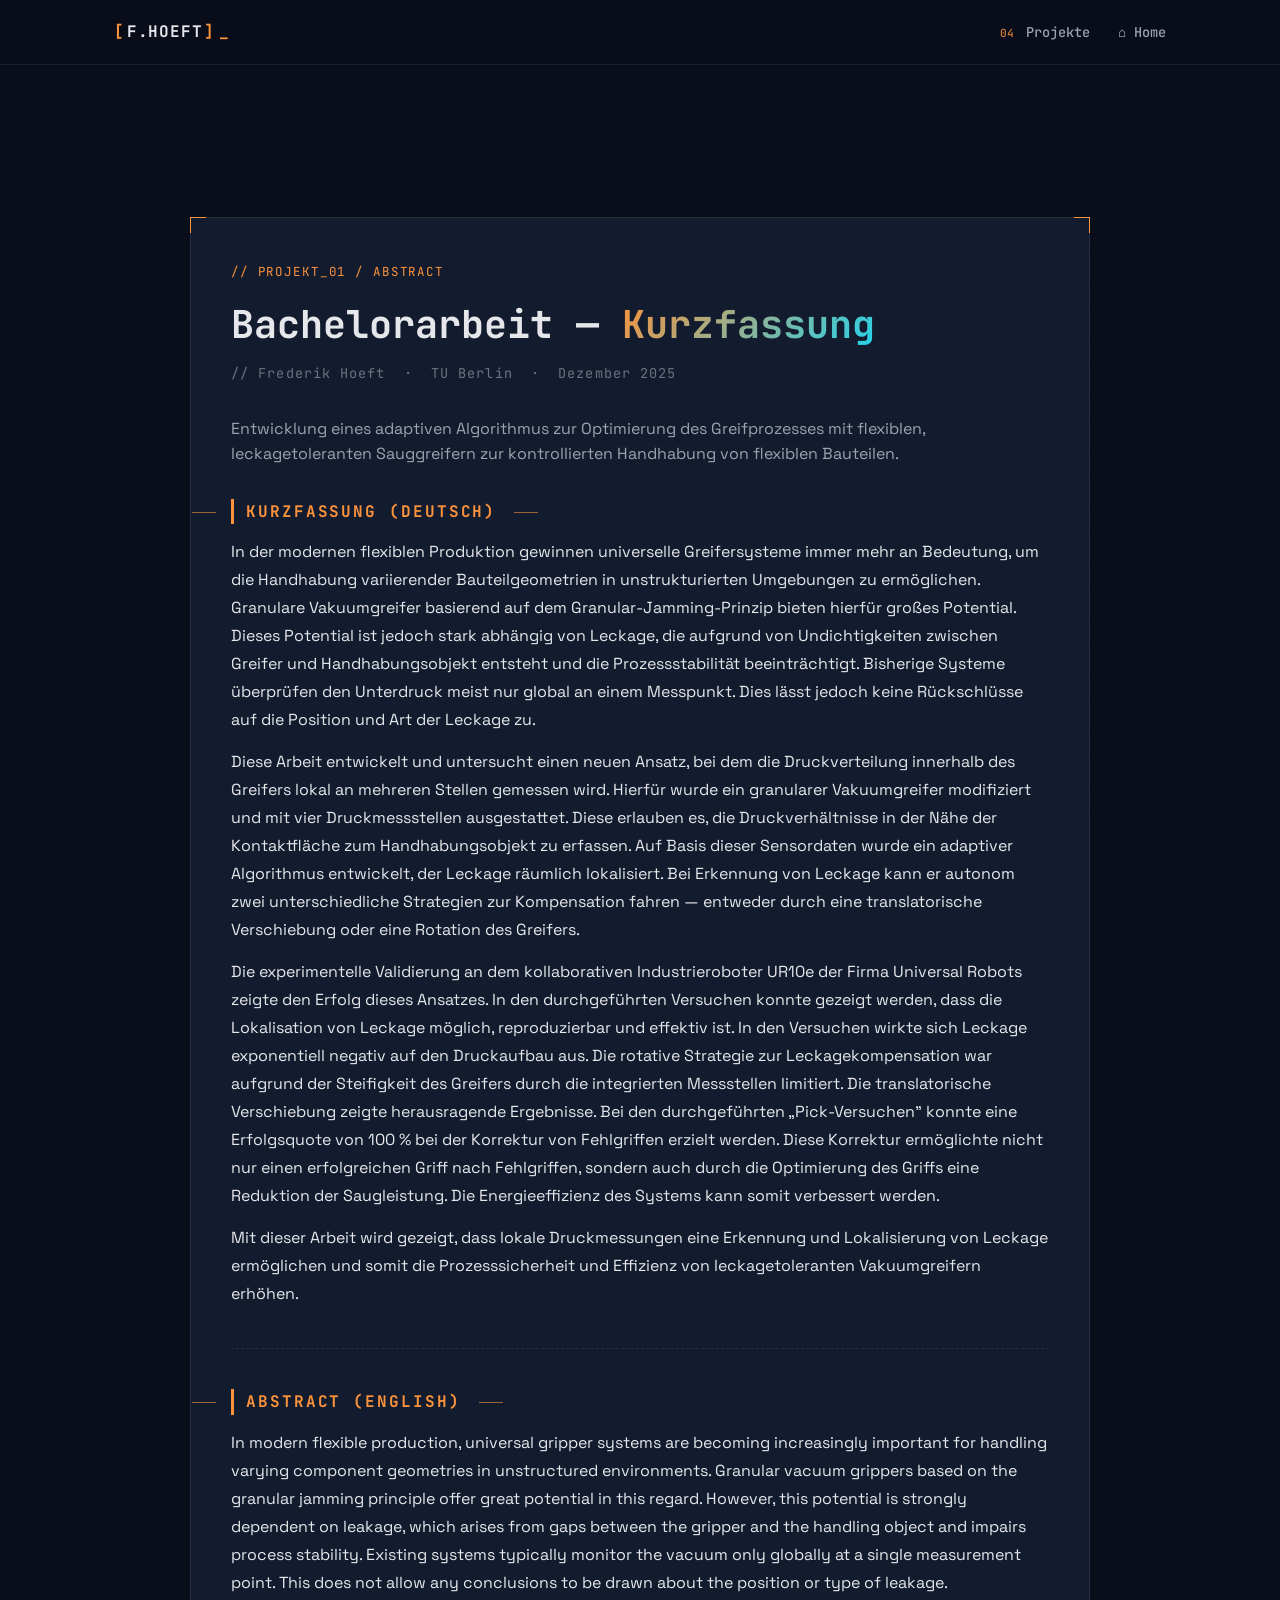
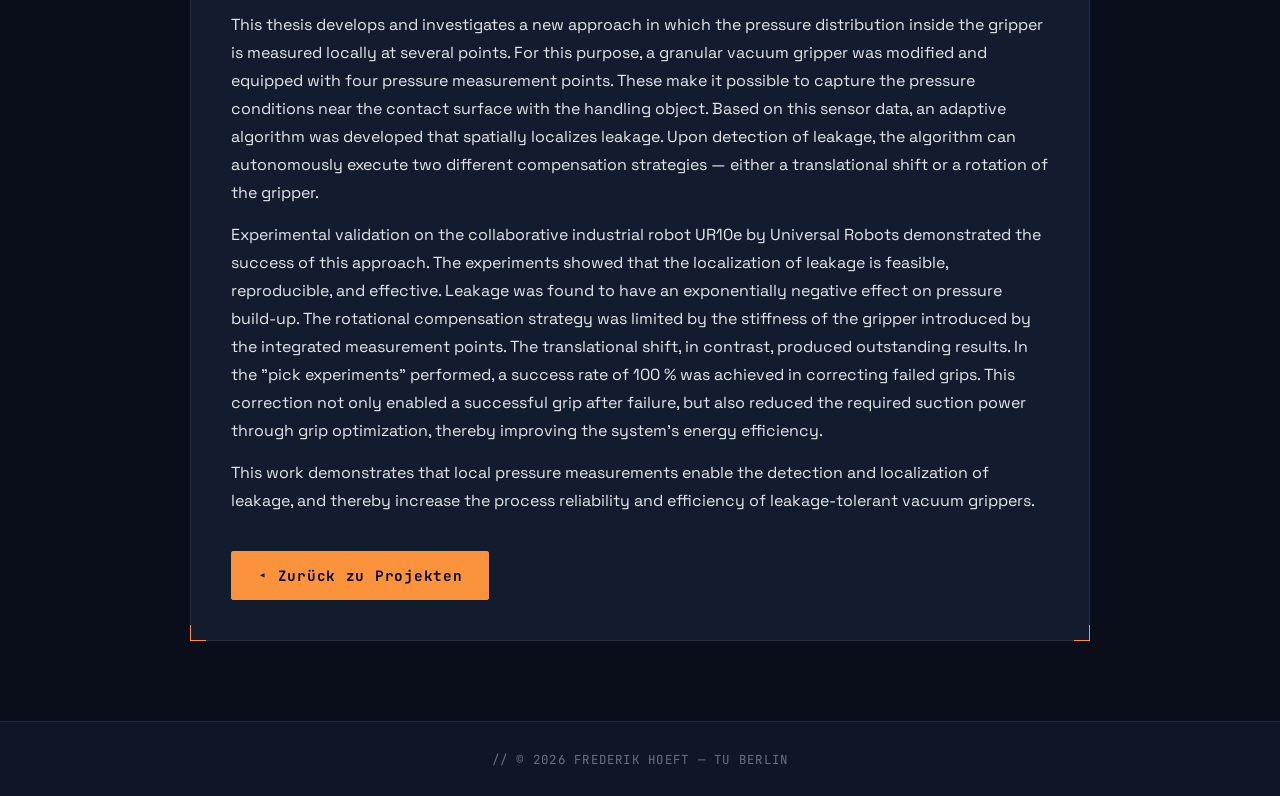
==== abstract.html @ 0ab99a9d "Rechtschreibung" ====
<!DOCTYPE html>
<html lang="de">
<head>
    <meta charset="UTF-8">
    <meta name="viewport" content="width=device-width, initial-scale=1.0">
    <title>Bachelorarbeit — Kurzfassung | Frederik Hoeft</title>

    <link rel="icon" href="assets/Website-Bild.jfif" type="image/jpeg">

    <link rel="preconnect" href="https://fonts.googleapis.com">
    <link rel="preconnect" href="https://fonts.gstatic.com" crossorigin>
    <link href="https://fonts.googleapis.com/css2?family=JetBrains+Mono:wght@400;500;700&family=Space+Grotesk:wght@400;500;600;700&display=swap" rel="stylesheet">

    <link rel="stylesheet" href="style.css">
    <link rel="stylesheet" href="https://cdnjs.cloudflare.com/ajax/libs/font-awesome/6.0.0/css/all.min.css">

    <style>
        .abstract-page {
            padding: 120px 0 80px;
            min-height: 100vh;
        }
        .abstract-page .project-full {
            margin-top: 32px;
        }
        .abstract-page h1 {
            font-family: var(--mono);
            font-size: clamp(1.6rem, 3.2vw, 2.4rem);
            color: var(--text);
            margin-bottom: 8px;
        }
        .abstract-page h1 .highlight {
            color: var(--primary);
        }
        .abstract-page .meta-line {
            font-family: var(--mono);
            color: var(--text-faint);
            font-size: 0.85rem;
            letter-spacing: 0.08em;
            margin-bottom: 32px;
        }
        .abstract-page .lang-block {
            margin-top: 32px;
        }
        .abstract-page .lang-block h2 {
            font-family: var(--mono);
            font-size: 1rem;
            color: var(--primary);
            letter-spacing: 0.12em;
            text-transform: uppercase;
            margin-bottom: 14px;
            border-left: 3px solid var(--primary);
            padding-left: 12px;
        }
        .abstract-page .lang-block p {
            margin-bottom: 14px;
            color: var(--text);
            line-height: 1.75;
        }
        .abstract-page .back-row {
            display: flex;
            gap: 12px;
            flex-wrap: wrap;
            margin-top: 36px;
        }
        .abstract-page .divider-mini {
            margin: 40px 0;
            border: 0;
            border-top: 1px dashed var(--line);
        }
    </style>
</head>
<body>

    <div class="grid-bg" aria-hidden="true"></div>
    <div class="scan-line" aria-hidden="true"></div>

    <nav class="navbar">
        <div class="container">
            <a href="index.html" class="logo">
                <span class="logo-bracket">[</span>
                <span class="logo-text">F.HOEFT</span>
                <span class="logo-bracket">]</span>
                <span class="logo-cursor">_</span>
            </a>
            <ul class="nav-links">
                <li><a href="index.html#projects"><span class="nav-num">04</span> Projekte</a></li>
                <li><a href="index.html">⌂ Home</a></li>
            </ul>
        </div>
    </nav>

    <main class="abstract-page">
        <div class="container">

            <div class="project-full">
                <div class="project-corner tl"></div>
                <div class="project-corner tr"></div>
                <div class="project-corner bl"></div>
                <div class="project-corner br"></div>

                <span class="project-tag">// PROJEKT_01 / ABSTRACT</span>
                <h1>Bachelorarbeit — <span class="highlight">Kurzfassung</span></h1>
                <p class="meta-line">// Frederik Hoeft &nbsp;·&nbsp; TU Berlin &nbsp;·&nbsp; Dezember 2025</p>

                <h3 class="project-subtitle">Entwicklung eines adaptiven Algorithmus zur Optimierung des Greifprozesses mit flexiblen, leckagetoleranten Sauggreifern zur kontrollierten Handhabung von flexiblen Bauteilen.</h3>

                <div class="lang-block">
                    <h2>Kurzfassung (Deutsch)</h2>
                    <p>In der modernen flexiblen Produktion gewinnen universelle Greifersysteme immer mehr an Bedeutung, um die Handhabung variierender Bauteilgeometrien in unstrukturierten Umgebungen zu ermöglichen. Granulare Vakuumgreifer basierend auf dem Granular-Jamming-Prinzip bieten hierfür großes Potential. Dieses Potential ist jedoch stark abhängig von Leckage, die aufgrund von Undichtigkeiten zwischen Greifer und Handhabungsobjekt entsteht und die Prozessstabilität beeinträchtigt. Bisherige Systeme überprüfen den Unterdruck meist nur global an einem Messpunkt. Dies lässt jedoch keine Rückschlüsse auf die Position und Art der Leckage zu.</p>

                    <p>Diese Arbeit entwickelt und untersucht einen neuen Ansatz, bei dem die Druckverteilung innerhalb des Greifers lokal an mehreren Stellen gemessen wird. Hierfür wurde ein granularer Vakuumgreifer modifiziert und mit vier Druckmessstellen ausgestattet. Diese erlauben es, die Druckverhältnisse in der Nähe der Kontaktfläche zum Handhabungsobjekt zu erfassen. Auf Basis dieser Sensordaten wurde ein adaptiver Algorithmus entwickelt, der Leckage räumlich lokalisiert. Bei Erkennung von Leckage kann er autonom zwei unterschiedliche Strategien zur Kompensation fahren — entweder durch eine translatorische Verschiebung oder eine Rotation des Greifers.</p>

                    <p>Die experimentelle Validierung an dem kollaborativen Industrieroboter UR10e der Firma Universal Robots zeigte den Erfolg dieses Ansatzes. In den durchgeführten Versuchen konnte gezeigt werden, dass die Lokalisation von Leckage möglich, reproduzierbar und effektiv ist. In den Versuchen wirkte sich Leckage exponentiell negativ auf den Druckaufbau aus. Die rotative Strategie zur Leckagekompensation war aufgrund der Steifigkeit des Greifers durch die integrierten Messstellen limitiert. Die translatorische Verschiebung zeigte herausragende Ergebnisse. Bei den durchgeführten „Pick-Versuchen" konnte eine Erfolgsquote von 100&nbsp;% bei der Korrektur von Fehlgriffen erzielt werden. Diese Korrektur ermöglichte nicht nur einen erfolgreichen Griff nach Fehlgriffen, sondern auch durch die Optimierung des Griffs eine Reduktion der Saugleistung. Die Energieeffizienz des Systems kann somit verbessert werden.</p>

                    <p>Mit dieser Arbeit wird gezeigt, dass lokale Druckmessungen eine Erkennung und Lokalisierung von Leckage ermöglichen und somit die Prozesssicherheit und Effizienz von leckagetoleranten Vakuumgreifern erhöhen.</p>
                </div>

                <hr class="divider-mini">

                <div class="lang-block">
                    <h2>Abstract (English)</h2>
                    <p>In modern flexible production, universal gripper systems are becoming increasingly important for handling varying component geometries in unstructured environments. Granular vacuum grippers based on the granular jamming principle offer great potential in this regard. However, this potential is strongly dependent on leakage, which arises from gaps between the gripper and the handling object and impairs process stability. Existing systems typically monitor the vacuum only globally at a single measurement point. This does not allow any conclusions to be drawn about the position or type of leakage.</p>

                    <p>This thesis develops and investigates a new approach in which the pressure distribution inside the gripper is measured locally at several points. For this purpose, a granular vacuum gripper was modified and equipped with four pressure measurement points. These make it possible to capture the pressure conditions near the contact surface with the handling object. Based on this sensor data, an adaptive algorithm was developed that spatially localizes leakage. Upon detection of leakage, the algorithm can autonomously execute two different compensation strategies — either a translational shift or a rotation of the gripper.</p>

                    <p>Experimental validation on the collaborative industrial robot UR10e by Universal Robots demonstrated the success of this approach. The experiments showed that the localization of leakage is feasible, reproducible, and effective. Leakage was found to have an exponentially negative effect on pressure build-up. The rotational compensation strategy was limited by the stiffness of the gripper introduced by the integrated measurement points. The translational shift, in contrast, produced outstanding results. In the "pick experiments" performed, a success rate of 100&nbsp;% was achieved in correcting failed grips. This correction not only enabled a successful grip after failure, but also reduced the required suction power through grip optimization, thereby improving the system's energy efficiency.</p>

                    <p>This work demonstrates that local pressure measurements enable the detection and localization of leakage, and thereby increase the process reliability and efficiency of leakage-tolerant vacuum grippers.</p>
                </div>

                <div class="back-row">
                    <a href="index.html#projects" class="btn"><span class="btn-arrow">◂</span> Zurück zu Projekten</a>
                </div>
            </div>

        </div>
    </main>

    <footer class="site-footer">
        <div class="container">
            <span class="footer-line">// © 2026 FREDERIK HOEFT — TU BERLIN</span>
        </div>
    </footer>

</body>
</html>
---- style.css ----
﻿/* =========================================
   ENGINEERING PORTFOLIO — F.HOEFT
   Aesthetic: technical / blueprint / dark
   ========================================= */

:root {
    --bg: #0a0e1a;
    --bg-2: #0f1626;
    --surface: #131c2e;
    --surface-2: #1a2238;
    --line: rgba(255, 255, 255, 0.08);
    --line-strong: rgba(251, 146, 60, 0.4);
    --primary: #fb923c;        /* CAD / engineering amber */
    --primary-hot: #f97316;
    --primary-glow: rgba(251, 146, 60, 0.18);
    --accent: #22d3ee;         /* technical cyan */
    --text: #e5e7eb;
    --text-muted: #9ca3af;
    --text-faint: #6b7280;
    --danger: #ef4444;
    --mono: 'JetBrains Mono', 'Courier New', monospace;
    --sans: 'Space Grotesk', 'Segoe UI', Tahoma, sans-serif;
}

* {
    margin: 0;
    padding: 0;
    box-sizing: border-box;
}

html {
    scroll-behavior: smooth;
}

body {
    font-family: var(--sans);
    line-height: 1.6;
    color: var(--text);
    background: var(--bg);
    overflow-x: hidden;
    position: relative;
}

/* Subtle dot-grid background */
.grid-bg {
    position: fixed;
    inset: 0;
    z-index: 0;
    pointer-events: none;
    background-image:
        radial-gradient(circle at 1px 1px, rgba(251, 146, 60, 0.07) 1px, transparent 0);
    background-size: 28px 28px;
    mask-image: radial-gradient(ellipse at center, black 0%, transparent 90%);
    -webkit-mask-image: radial-gradient(ellipse at center, black 0%, transparent 90%);
}

/* slow-moving scanline */
.scan-line {
    position: fixed;
    left: 0;
    right: 0;
    height: 1px;
    z-index: 1;
    pointer-events: none;
    background: linear-gradient(90deg, transparent, rgba(251, 146, 60, 0.35), transparent);
    box-shadow: 0 0 12px rgba(251, 146, 60, 0.4);
    animation: scan 12s linear infinite;
    opacity: 0.5;
}

@keyframes scan {
    0% { top: 0; }
    100% { top: 100vh; }
}

.container {
    max-width: 1100px;
    margin: 0 auto;
    padding: 0 24px;
    position: relative;
    z-index: 2;
}

/* =========================================
   NAVBAR
   ========================================= */
.navbar {
    background: rgba(10, 14, 26, 0.85);
    backdrop-filter: blur(12px);
    -webkit-backdrop-filter: blur(12px);
    border-bottom: 1px solid var(--line);
    position: sticky;
    top: 0;
    z-index: 100;
}

.navbar .container {
    display: flex;
    justify-content: space-between;
    align-items: center;
    height: 64px;
}

.logo {
    font-family: var(--mono);
    font-weight: 700;
    font-size: 1rem;
    text-decoration: none;
    color: var(--text);
    letter-spacing: 0.05em;
    display: flex;
    align-items: center;
    gap: 2px;
}

.logo-bracket {
    color: var(--primary);
}

.logo-text {
    color: var(--text);
}

.logo-cursor {
    color: var(--primary);
    animation: blink 1.1s steps(2) infinite;
    margin-left: 2px;
}

@keyframes blink {
    0%, 50% { opacity: 1; }
    51%, 100% { opacity: 0; }
}

.nav-links {
    list-style: none;
    display: flex;
    gap: 28px;
    align-items: center;
}

.nav-links a {
    text-decoration: none;
    color: var(--text-muted);
    font-family: var(--mono);
    font-size: 0.85rem;
    font-weight: 500;
    transition: color 0.25s ease;
    position: relative;
    padding-bottom: 2px;
}

.nav-links a::after {
    content: '';
    position: absolute;
    left: 0;
    bottom: -4px;
    width: 0;
    height: 1px;
    background: var(--primary);
    transition: width 0.3s ease;
}

.nav-links a:hover {
    color: var(--text);
}

.nav-links a:hover::after {
    width: 100%;
}

.nav-num {
    color: var(--primary);
    font-size: 0.7rem;
    margin-right: 4px;
    opacity: 0.85;
}

.lang-btn {
    background: transparent;
    border: 1px solid var(--primary);
    color: var(--primary);
    padding: 6px 12px;
    border-radius: 2px;
    cursor: pointer;
    font-family: var(--mono);
    font-weight: 700;
    font-size: 0.8rem;
    letter-spacing: 0.08em;
    transition: all 0.25s ease;
}

.lang-btn:hover {
    background: var(--primary);
    color: var(--bg);
    box-shadow: 0 0 16px var(--primary-glow);
}

/* =========================================
   HERO
   ========================================= */
.hero {
    min-height: calc(100vh - 64px);
    display: flex;
    align-items: center;
    justify-content: center;
    text-align: left;
    position: relative;
    overflow: hidden;
    background:
        radial-gradient(ellipse at 30% 50%, rgba(251, 146, 60, 0.08), transparent 60%),
        radial-gradient(ellipse at 70% 80%, rgba(34, 211, 238, 0.05), transparent 60%);
    padding: 80px 0;
}

.hero-corner {
    position: absolute;
    width: 32px;
    height: 32px;
    border: 1px solid var(--primary);
    z-index: 2;
}

.hero-corner.top-left { top: 24px; left: 24px; border-right: none; border-bottom: none; }
.hero-corner.top-right { top: 24px; right: 24px; border-left: none; border-bottom: none; }
.hero-corner.bottom-left { bottom: 24px; left: 24px; border-right: none; border-top: none; }
.hero-corner.bottom-right { bottom: 24px; right: 24px; border-left: none; border-top: none; }

.hero-content {
    max-width: 900px;
}

.hero-meta {
    display: flex;
    align-items: center;
    gap: 14px;
    margin-bottom: 28px;
    animation: fadeInDown 0.8s 0.1s both;
}

.hero-meta-line {
    flex: 0 0 60px;
    height: 1px;
    background: var(--primary);
}

.hero-meta-text {
    font-family: var(--mono);
    font-size: 0.8rem;
    color: var(--primary);
    letter-spacing: 0.15em;
}

.hero h1 {
    font-size: clamp(2.4rem, 6vw, 4.5rem);
    line-height: 1.05;
    font-weight: 700;
    margin-bottom: 18px;
    letter-spacing: -0.02em;
    animation: fadeInUp 0.9s 0.2s both;
}

.hero-greeting {
    display: block;
    font-size: 0.5em;
    font-family: var(--mono);
    color: var(--text-muted);
    font-weight: 500;
    margin-bottom: 8px;
    letter-spacing: 0.05em;
}

.highlight {
    background: linear-gradient(135deg, var(--primary), var(--accent));
    -webkit-background-clip: text;
    background-clip: text;
    -webkit-text-fill-color: transparent;
    color: transparent;
    position: relative;
}

.hero-sub {
    font-size: 1.1rem;
    color: var(--text-muted);
    margin-bottom: 32px;
    max-width: 640px;
    animation: fadeInUp 0.9s 0.35s both;
}

.hero-specs {
    display: flex;
    flex-wrap: wrap;
    gap: 18px;
    margin-bottom: 40px;
    animation: fadeInUp 0.9s 0.5s both;
}

.spec {
    display: inline-flex;
    align-items: center;
    gap: 8px;
    font-family: var(--mono);
    font-size: 0.78rem;
    padding: 6px 12px;
    border: 1px solid var(--line);
    background: rgba(255, 255, 255, 0.02);
    border-radius: 2px;
}

.spec-key {
    color: var(--text-faint);
    letter-spacing: 0.1em;
}

.spec-key::after {
    content: ':';
    margin-left: 4px;
    color: var(--primary);
}

.spec-val {
    color: var(--text);
}

.spec-val.pulse {
    color: var(--accent);
    position: relative;
    padding-left: 14px;
}

.spec-val.pulse::before {
    content: '';
    position: absolute;
    left: 0;
    top: 50%;
    transform: translateY(-50%);
    width: 8px;
    height: 8px;
    border-radius: 50%;
    background: var(--accent);
    box-shadow: 0 0 8px var(--accent);
    animation: livePulse 1.6s ease-in-out infinite;
}

@keyframes livePulse {
    0%, 100% { opacity: 1; box-shadow: 0 0 8px var(--accent); }
    50% { opacity: 0.4; box-shadow: 0 0 14px var(--accent); }
}

@keyframes fadeInUp {
    from { opacity: 0; transform: translateY(24px); }
    to { opacity: 1; transform: translateY(0); }
}

@keyframes fadeInDown {
    from { opacity: 0; transform: translateY(-12px); }
    to { opacity: 1; transform: translateY(0); }
}

/* =========================================
   BUTTONS
   ========================================= */
.btn {
    display: inline-flex;
    align-items: center;
    gap: 10px;
    background: var(--primary);
    color: var(--bg);
    padding: 12px 26px;
    border-radius: 2px;
    text-decoration: none;
    font-family: var(--mono);
    font-weight: 700;
    font-size: 0.9rem;
    letter-spacing: 0.05em;
    border: 1px solid var(--primary);
    cursor: pointer;
    transition: all 0.25s ease;
    position: relative;
    overflow: hidden;
}

.btn:hover {
    background: var(--primary-hot);
    box-shadow: 0 0 24px var(--primary-glow);
    transform: translateY(-2px);
}

.btn-arrow {
    display: inline-block;
    transition: transform 0.25s ease;
}

.btn:hover .btn-arrow {
    transform: translateX(3px);
}

.btn-outline {
    background: transparent;
    color: var(--primary);
}

.btn-outline:hover {
    background: var(--primary);
    color: var(--bg);
}

/* =========================================
   SECTION DIVIDERS
   ========================================= */
.section-divider {
    display: flex;
    align-items: center;
    justify-content: center;
    gap: 14px;
    padding: 40px 24px;
    max-width: 1100px;
    margin: 0 auto;
    position: relative;
    z-index: 2;
}

.divider-line {
    flex: 1;
    height: 1px;
    background: linear-gradient(90deg, transparent, var(--line-strong), transparent);
}

.divider-mark {
    color: var(--primary);
    font-size: 0.7rem;
    text-shadow: 0 0 12px var(--primary-glow);
    animation: pulseMark 3s ease-in-out infinite;
}

@keyframes pulseMark {
    0%, 100% { opacity: 0.6; transform: rotate(0deg); }
    50% { opacity: 1; transform: rotate(45deg); }
}

/* =========================================
   SECTIONS
   ========================================= */
.section {
    padding: 80px 0;
    position: relative;
    z-index: 2;
}

.bg-light {
    background: var(--bg-2);
    border-top: 1px solid var(--line);
    border-bottom: 1px solid var(--line);
}

.section-header {
    text-align: center;
    margin-bottom: 50px;
}

.section-num {
    display: block;
    font-family: var(--mono);
    color: var(--primary);
    font-size: 0.85rem;
    letter-spacing: 0.2em;
    margin-bottom: 8px;
}

h2 {
    text-align: center;
    font-size: clamp(1.8rem, 4vw, 2.6rem);
    font-weight: 700;
    letter-spacing: -0.01em;
    color: var(--text);
    position: relative;
    display: inline-block;
}

h2::before,
h2::after {
    content: '';
    position: absolute;
    top: 50%;
    width: 24px;
    height: 1px;
    background: var(--primary);
    opacity: 0.6;
}

h2::before { right: calc(100% + 18px); }
h2::after { left: calc(100% + 18px); }

.about-text {
    max-width: 720px;
    margin: 0 auto;
    text-align: center;
    color: var(--text-muted);
    font-size: 1.05rem;
}

/* =========================================
   REVEAL TRANSITIONS
   ========================================= */
.reveal {
    opacity: 0;
    transform: translateY(48px);
    transition:
        opacity 0.9s cubic-bezier(0.22, 1, 0.36, 1),
        transform 0.9s cubic-bezier(0.22, 1, 0.36, 1);
}

.reveal.is-visible {
    opacity: 1;
    transform: translateY(0);
}

/* Safety net: if JS is disabled or observer fails, show after a beat */
.no-js .reveal,
html.reveal-loaded .reveal {
    opacity: 1;
    transform: translateY(0);
}

/* Section divider scan-in */
.section-divider .divider-line {
    transform: scaleX(0.2);
    transform-origin: center;
    opacity: 0.4;
    transition: transform 1s cubic-bezier(0.22, 1, 0.36, 1), opacity 0.6s ease;
}

.section-divider .divider-mark {
    opacity: 0;
    transform: scale(0.4) rotate(-90deg);
    transition: opacity 0.6s ease 0.4s, transform 0.7s cubic-bezier(0.22, 1, 0.36, 1) 0.3s;
}

.section-divider.is-visible .divider-line {
    transform: scaleX(1);
    opacity: 1;
}

.section-divider.is-visible .divider-mark {
    opacity: 1;
    transform: scale(1) rotate(0deg);
}

.reveal.is-visible .timeline-item,
.reveal.is-visible .project-full,
.reveal.is-visible .tag,
.reveal.is-visible .contact-buttons .btn {
    animation: fadeInUp 0.7s both;
}

.reveal.is-visible .timeline-item:nth-child(1),
.reveal.is-visible .tag:nth-child(1) { animation-delay: 0.1s; }
.reveal.is-visible .timeline-item:nth-child(2),
.reveal.is-visible .tag:nth-child(2) { animation-delay: 0.2s; }
.reveal.is-visible .timeline-item:nth-child(3),
.reveal.is-visible .tag:nth-child(3) { animation-delay: 0.3s; }
.reveal.is-visible .timeline-item:nth-child(4),
.reveal.is-visible .tag:nth-child(4) { animation-delay: 0.4s; }
.reveal.is-visible .timeline-item:nth-child(5) { animation-delay: 0.5s; }

@media (prefers-reduced-motion: reduce) {
    .reveal { opacity: 1; transform: none; transition: none; }
    .scan-line, .logo-cursor { animation: none; }
}

/* =========================================
   SKILLS / TAGS
   ========================================= */
.skills {
    display: flex;
    justify-content: center;
    gap: 12px;
    flex-wrap: wrap;
    margin-top: 32px;
}

.tag {
    background: rgba(251, 146, 60, 0.08);
    color: var(--primary);
    padding: 7px 16px;
    border: 1px solid var(--line-strong);
    border-radius: 2px;
    font-family: var(--mono);
    font-size: 0.82rem;
    font-weight: 500;
    letter-spacing: 0.05em;
    transition: all 0.25s ease;
}

.tag:hover {
    background: var(--primary);
    color: var(--bg);
    box-shadow: 0 0 16px var(--primary-glow);
    transform: translateY(-2px);
}

/* =========================================
   TIMELINE
   ========================================= */
.timeline {
    max-width: 800px;
    margin: 0 auto;
    border-left: 1px solid var(--line-strong);
    padding-left: 28px;
    position: relative;
}

.timeline-item {
    margin-bottom: 28px;
    position: relative;
    background: var(--surface);
    border: 1px solid var(--line);
    border-left: 3px solid var(--primary);
    padding: 20px 24px;
    border-radius: 2px;
    transition: all 0.3s ease;
}

.timeline-item:hover {
    background: var(--surface-2);
    border-left-color: var(--accent);
    transform: translateX(4px);
    box-shadow: -4px 0 24px rgba(251, 146, 60, 0.08);
}

.timeline-item::before {
    content: '';
    position: absolute;
    left: -34px;
    top: 24px;
    width: 12px;
    height: 12px;
    background: var(--bg);
    border: 2px solid var(--primary);
    border-radius: 50%;
    box-shadow: 0 0 0 3px var(--bg), 0 0 12px var(--primary-glow);
    transition: all 0.3s ease;
}

.timeline-item:hover::before {
    background: var(--primary);
    box-shadow: 0 0 0 3px var(--bg), 0 0 16px var(--primary);
}

.timeline-toggle {
    cursor: pointer;
}

.timeline-toggle h3 {
    margin-bottom: 6px;
    color: var(--text);
    font-size: 1.1rem;
    font-weight: 700;
    transition: color 0.25s ease;
}

.timeline-toggle:hover h3 {
    color: var(--primary);
}

.timeline-item .role {
    font-weight: 500;
    color: var(--text);
    font-size: 0.95rem;
    margin-bottom: 4px;
}

.timeline-item .date {
    color: var(--text-faint);
    font-family: var(--mono);
    font-size: 0.82rem;
    letter-spacing: 0.03em;
}

.click-hint {
    font-family: var(--mono);
    font-size: 0.75rem;
    color: var(--primary);
    margin-top: 8px;
    letter-spacing: 0.05em;
}

.timeline-details {
    margin-top: 16px;
    padding-top: 16px;
    padding-left: 20px;
    border-top: 1px dashed var(--line);
    list-style: none;
    color: var(--text-muted);
}

.timeline-details li {
    margin-bottom: 6px;
    padding-left: 16px;
    position: relative;
    font-size: 0.92rem;
}

.timeline-details li::before {
    content: '▸';
    position: absolute;
    left: 0;
    color: var(--primary);
}

/* =========================================
   PROJECTS
   ========================================= */
.project-full {
    background: var(--surface);
    padding: 40px;
    border: 1px solid var(--line);
    border-radius: 2px;
    max-width: 900px;
    margin: 0 auto;
    position: relative;
}

.project-corner {
    position: absolute;
    width: 16px;
    height: 16px;
    border: 1px solid var(--primary);
    pointer-events: none;
}

.project-corner.tl { top: -1px; left: -1px; border-right: none; border-bottom: none; }
.project-corner.tr { top: -1px; right: -1px; border-left: none; border-bottom: none; }
.project-corner.bl { bottom: -1px; left: -1px; border-right: none; border-top: none; }
.project-corner.br { bottom: -1px; right: -1px; border-left: none; border-top: none; }

.project-tag {
    display: inline-block;
    font-family: var(--mono);
    font-size: 0.78rem;
    color: var(--primary);
    letter-spacing: 0.15em;
    margin-bottom: 12px;
}

.project-title {
    font-size: 1.6rem;
    color: var(--text);
    margin-bottom: 12px;
    font-weight: 700;
}

.project-subtitle {
    font-size: 1rem;
    font-weight: 400;
    color: var(--text-muted);
    margin-bottom: 24px;
    line-height: 1.55;
}

.project-full p {
    color: var(--text-muted);
}

.project-full strong {
    color: var(--text);
    font-weight: 700;
}

.project-actions {
    margin-top: 18px;
    margin-bottom: 32px;
}

.robot-img {
    width: 100%;
    max-width: 320px;
    display: block;
    margin: 24px auto;
    border-radius: 2px;
    border: 1px solid var(--line);
    filter: grayscale(0.1) contrast(1.05);
}

.cfd-img {
    width: 100%;
    max-width: 600px;
    display: block;
    margin: 12px auto;
    border-radius: 2px;
    border: 1px solid var(--line);
}

/* Sub-sections */
.project-sub-sections {
    margin-top: 24px;
}

.sub-section {
    margin-bottom: 12px;
}

.sub-toggle {
    cursor: pointer;
    background: var(--bg-2);
    padding: 14px 18px;
    border-radius: 2px;
    border: 1px solid var(--line);
    border-left: 3px solid var(--primary);
    font-family: var(--mono);
    font-weight: 500;
    font-size: 0.92rem;
    color: var(--text);
    transition: all 0.25s ease;
    user-select: none;
    letter-spacing: 0.02em;
}

.sub-toggle:hover {
    background: var(--surface-2);
    border-left-color: var(--accent);
    color: var(--primary);
}

.sub-content {
    padding: 20px;
    background: var(--bg-2);
    border: 1px solid var(--line);
    border-top: none;
    border-radius: 0 0 2px 2px;
}

.sub-images {
    display: flex;
    flex-wrap: wrap;
    justify-content: center;
    align-items: flex-start;
    gap: 24px;
    margin-top: 18px;
}

.cad-figure {
    margin: 0;
    border: 1px solid var(--line);
    background: var(--bg);
    padding: 8px;
    border-radius: 2px;
    flex: 0 1 auto;
}

.cad-figure img {
    display: block;
    width: auto;
    height: auto;
    max-width: 100%;
    object-fit: contain;
}

.cad-figure-1 img { max-height: 280px; max-width: 320px; }
.cad-figure-2 img { max-height: 220px; max-width: 260px; }

@media (max-width: 600px) {
    .cad-figure-1 img,
    .cad-figure-2 img {
        max-height: none;
        max-width: 100%;
        width: 100%;
    }
}

/* Code block */
.inline-code {
    background: #06090f;
    color: #e5e7eb;
    padding: 20px;
    border-radius: 2px;
    overflow-x: auto;
    font-family: var(--mono);
    font-size: 0.82rem;
    margin-top: 12px;
    border: 1px solid var(--line);
    border-left: 3px solid var(--accent);
    line-height: 1.55;
}

/* =========================================
   CONTACT
   ========================================= */
#contact .container {
    text-align: center;
    display: flex;
    flex-direction: column;
    align-items: center;
}

.contact-tagline {
    font-family: var(--mono);
    color: var(--text-muted);
    font-size: 0.95rem;
    margin-bottom: 32px;
}

.contact-buttons {
    display: flex;
    gap: 16px;
    justify-content: center;
    flex-wrap: wrap;
}

/* =========================================
   FOOTER
   ========================================= */
.site-footer {
    border-top: 1px solid var(--line);
    padding: 24px 0;
    text-align: center;
    position: relative;
    z-index: 2;
    background: var(--bg-2);
}

.footer-line {
    font-family: var(--mono);
    font-size: 0.78rem;
    color: var(--text-faint);
    letter-spacing: 0.1em;
}

/* =========================================
   MOBILE / HAMBURGER
   ========================================= */
.menu-toggle {
    display: none;
    font-size: 1.4rem;
    cursor: pointer;
    color: var(--primary);
}

@media (max-width: 768px) {
    .navbar .container {
        height: 60px;
    }

    .menu-toggle {
        display: block;
    }

    .nav-links {
        display: none;
        flex-direction: column;
        position: absolute;
        top: 60px;
        left: 0;
        width: 100%;
        background: rgba(10, 14, 26, 0.97);
        backdrop-filter: blur(12px);
        -webkit-backdrop-filter: blur(12px);
        border-bottom: 1px solid var(--line);
        padding: 24px 0;
        gap: 20px;
    }

    .nav-links.active {
        display: flex;
    }

    .nav-links li {
        text-align: center;
        width: 100%;
    }

    .hero {
        text-align: center;
        padding: 60px 0;
    }

    .hero-corner {
        width: 24px;
        height: 24px;
    }

    .hero-meta {
        justify-content: center;
    }

    .hero-specs {
        justify-content: center;
    }

    .section {
        padding: 60px 0;
    }

    .section-divider {
        padding: 24px 24px;
    }

    .project-full {
        padding: 24px 20px;
    }

    h2::before, h2::after {
        width: 14px;
    }

    h2::before { right: calc(100% + 10px); }
    h2::after { left: calc(100% + 10px); }

    .timeline {
        padding-left: 22px;
    }

    .timeline-item::before {
        left: -28px;
    }

    .sub-images img {
        max-width: 100%;
    }
}

@media (max-width: 480px) {
    .nav-links {
        gap: 12px;
    }

    .nav-links a {
        display: block;
        padding: 8px 0;
    }

    .timeline {
        padding-left: 18px;
    }

    .timeline-item::before {
        left: -25px;
        width: 10px;
        height: 10px;
    }

    .project-full {
        padding: 20px 16px;
    }
}
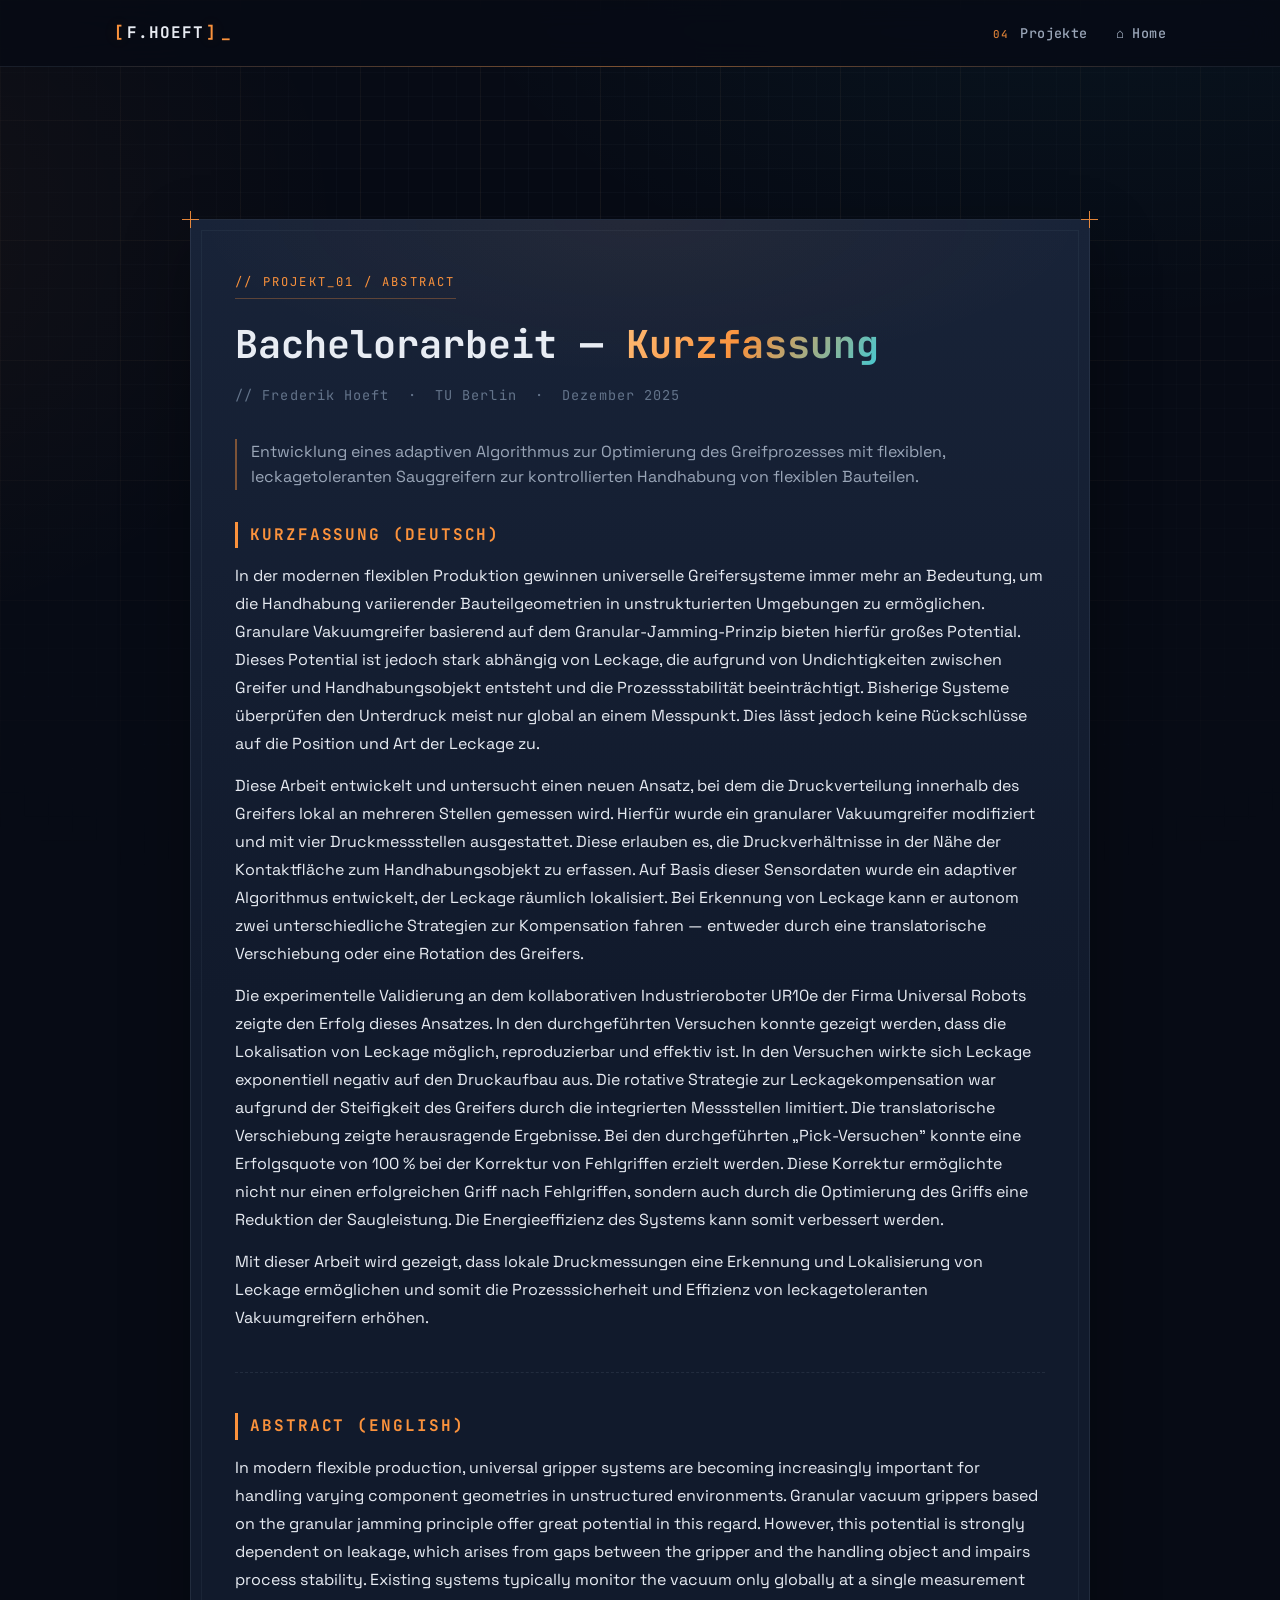
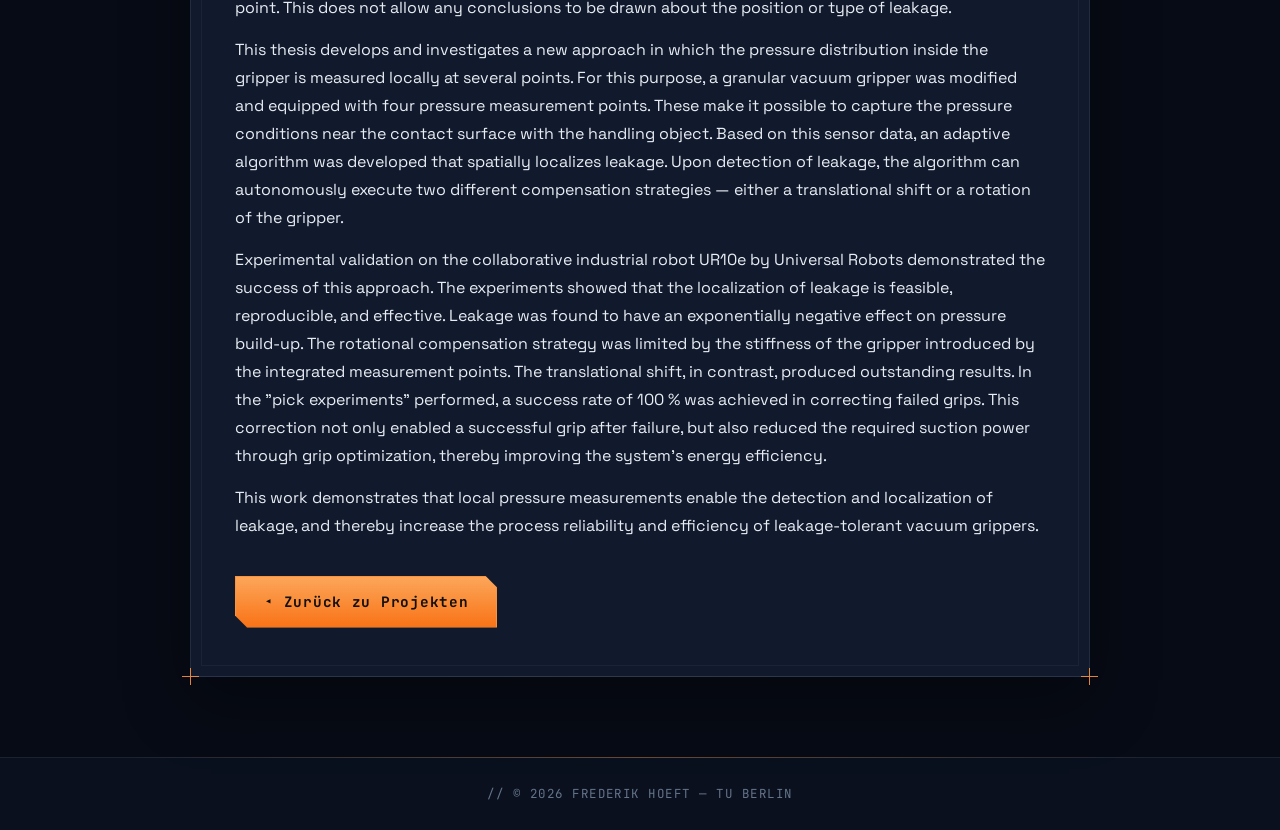
==== commit 768a89f0: "Visitor Counter" ====
--- a/abstract.html
+++ b/abstract.html
@@ -5,7 +5,7 @@
     <meta name="viewport" content="width=device-width, initial-scale=1.0">
     <title>Bachelorarbeit — Kurzfassung | Frederik Hoeft</title>
 
-    <link rel="icon" href="assets/Website-Bild.jfif" type="image/jpeg">
+    <link rel="icon" href="assets/logo-fh.svg" type="image/svg+xml">
 
     <link rel="preconnect" href="https://fonts.googleapis.com">
     <link rel="preconnect" href="https://fonts.gstatic.com" crossorigin>
@@ -142,5 +142,9 @@
         </div>
     </footer>
 
+    <!-- GoatCounter Web-Analyse (cookielos, datenschutzfreundlich, DSGVO-freundlich). -->
+    <script data-goatcounter="https://fredwood.goatcounter.com/count"
+            async src="//gc.zgo.at/count.js"></script>
+
 </body>
 </html>
--- a/style.css
+++ b/style.css
@@ -1,22 +1,25 @@
 ﻿/* =========================================
    ENGINEERING PORTFOLIO — F.HOEFT
-   Aesthetic: technical / blueprint / dark
+   Aesthetic: technical drawing / blueprint / dark
+   v2 visual refresh — identical markup & content
    ========================================= */
 
 :root {
-    --bg: #0a0e1a;
-    --bg-2: #0f1626;
-    --surface: #131c2e;
-    --surface-2: #1a2238;
-    --line: rgba(255, 255, 255, 0.08);
-    --line-strong: rgba(251, 146, 60, 0.4);
+    --bg: #070b15;
+    --bg-2: #0c1322;
+    --surface: #111a2c;
+    --surface-2: #182338;
+    --line: rgba(148, 163, 184, 0.13);
+    --line-soft: rgba(148, 163, 184, 0.07);
+    --line-strong: rgba(251, 146, 60, 0.45);
     --primary: #fb923c;        /* CAD / engineering amber */
     --primary-hot: #f97316;
-    --primary-glow: rgba(251, 146, 60, 0.18);
+    --primary-glow: rgba(251, 146, 60, 0.2);
     --accent: #22d3ee;         /* technical cyan */
-    --text: #e5e7eb;
-    --text-muted: #9ca3af;
-    --text-faint: #6b7280;
+    --accent-glow: rgba(34, 211, 238, 0.18);
+    --text: #e8ecf3;
+    --text-muted: #9aa6b8;
+    --text-faint: #64748b;
     --danger: #ef4444;
     --mono: 'JetBrains Mono', 'Courier New', monospace;
     --sans: 'Space Grotesk', 'Segoe UI', Tahoma, sans-serif;
@@ -30,28 +33,60 @@
 
 html {
     scroll-behavior: smooth;
+    scrollbar-color: #1d2940 var(--bg);
 }
 
 body {
     font-family: var(--sans);
-    line-height: 1.6;
+    line-height: 1.65;
     color: var(--text);
-    background: var(--bg);
+    background:
+        radial-gradient(1100px 700px at 85% -10%, rgba(34, 211, 238, 0.05), transparent 60%),
+        radial-gradient(900px 700px at -15% 25%, rgba(251, 146, 60, 0.05), transparent 60%),
+        var(--bg);
+    background-attachment: fixed;
     overflow-x: hidden;
     position: relative;
 }
 
-/* Subtle dot-grid background */
+::selection {
+    background: rgba(251, 146, 60, 0.35);
+    color: #fff;
+}
+
+::-webkit-scrollbar { width: 11px; }
+::-webkit-scrollbar-track { background: var(--bg); }
+::-webkit-scrollbar-thumb {
+    background: var(--surface-2);
+    border: 3px solid var(--bg);
+    border-radius: 8px;
+}
+::-webkit-scrollbar-thumb:hover { background: #243150; }
+
+a:focus-visible,
+button:focus-visible {
+    outline: 2px solid var(--accent);
+    outline-offset: 3px;
+}
+
+/* Blueprint graph-paper background: fine grid + major grid */
 .grid-bg {
     position: fixed;
     inset: 0;
     z-index: 0;
     pointer-events: none;
     background-image:
-        radial-gradient(circle at 1px 1px, rgba(251, 146, 60, 0.07) 1px, transparent 0);
-    background-size: 28px 28px;
-    mask-image: radial-gradient(ellipse at center, black 0%, transparent 90%);
-    -webkit-mask-image: radial-gradient(ellipse at center, black 0%, transparent 90%);
+        linear-gradient(rgba(148, 163, 184, 0.045) 1px, transparent 1px),
+        linear-gradient(90deg, rgba(148, 163, 184, 0.045) 1px, transparent 1px),
+        linear-gradient(rgba(251, 146, 60, 0.05) 1px, transparent 1px),
+        linear-gradient(90deg, rgba(251, 146, 60, 0.05) 1px, transparent 1px);
+    background-size:
+        24px 24px,
+        24px 24px,
+        120px 120px,
+        120px 120px;
+    mask-image: radial-gradient(ellipse 95% 75% at 50% 30%, black 0%, transparent 100%);
+    -webkit-mask-image: radial-gradient(ellipse 95% 75% at 50% 30%, black 0%, transparent 100%);
 }
 
 /* slow-moving scanline */
@@ -62,10 +97,10 @@
     height: 1px;
     z-index: 1;
     pointer-events: none;
-    background: linear-gradient(90deg, transparent, rgba(251, 146, 60, 0.35), transparent);
-    box-shadow: 0 0 12px rgba(251, 146, 60, 0.4);
-    animation: scan 12s linear infinite;
-    opacity: 0.5;
+    background: linear-gradient(90deg, transparent, rgba(251, 146, 60, 0.3), transparent);
+    box-shadow: 0 0 10px rgba(251, 146, 60, 0.3);
+    animation: scan 16s linear infinite;
+    opacity: 0.4;
 }
 
 @keyframes scan {
@@ -85,20 +120,31 @@
    NAVBAR
    ========================================= */
 .navbar {
-    background: rgba(10, 14, 26, 0.85);
-    backdrop-filter: blur(12px);
-    -webkit-backdrop-filter: blur(12px);
+    background: rgba(7, 11, 21, 0.8);
+    backdrop-filter: blur(14px) saturate(1.2);
+    -webkit-backdrop-filter: blur(14px) saturate(1.2);
     border-bottom: 1px solid var(--line);
     position: sticky;
     top: 0;
     z-index: 100;
 }
 
+.navbar::after {
+    content: '';
+    position: absolute;
+    left: 0;
+    right: 0;
+    bottom: -1px;
+    height: 1px;
+    background: linear-gradient(90deg, transparent 5%, rgba(251, 146, 60, 0.45), transparent 95%);
+    pointer-events: none;
+}
+
 .navbar .container {
     display: flex;
     justify-content: space-between;
     align-items: center;
-    height: 64px;
+    height: 66px;
 }
 
 .logo {
@@ -107,7 +153,7 @@
     font-size: 1rem;
     text-decoration: none;
     color: var(--text);
-    letter-spacing: 0.05em;
+    letter-spacing: 0.06em;
     display: flex;
     align-items: center;
     gap: 2px;
@@ -115,6 +161,7 @@
 
 .logo-bracket {
     color: var(--primary);
+    text-shadow: 0 0 14px var(--primary-glow);
 }
 
 .logo-text {
@@ -143,8 +190,9 @@
     text-decoration: none;
     color: var(--text-muted);
     font-family: var(--mono);
-    font-size: 0.85rem;
+    font-size: 0.84rem;
     font-weight: 500;
+    letter-spacing: 0.03em;
     transition: color 0.25s ease;
     position: relative;
     padding-bottom: 2px;
@@ -154,10 +202,10 @@
     content: '';
     position: absolute;
     left: 0;
-    bottom: -4px;
+    bottom: -6px;
     width: 0;
     height: 1px;
-    background: var(--primary);
+    background: linear-gradient(90deg, var(--primary), var(--accent));
     transition: width 0.3s ease;
 }
 
@@ -171,36 +219,38 @@
 
 .nav-num {
     color: var(--primary);
-    font-size: 0.7rem;
+    font-size: 0.68rem;
     margin-right: 4px;
     opacity: 0.85;
 }
 
 .lang-btn {
-    background: transparent;
+    background:
+        linear-gradient(to bottom left, transparent calc(50% - 0.5px), var(--primary) calc(50% - 0.5px), var(--primary) calc(50% + 0.5px), transparent calc(50% + 0.5px)) top right / 9px 9px no-repeat,
+        rgba(251, 146, 60, 0.06);
     border: 1px solid var(--primary);
     color: var(--primary);
-    padding: 6px 12px;
-    border-radius: 2px;
+    padding: 6px 13px;
+    clip-path: polygon(0 0, calc(100% - 8px) 0, 100% 8px, 100% 100%, 0 100%);
+    border-radius: 0;
     cursor: pointer;
     font-family: var(--mono);
     font-weight: 700;
     font-size: 0.8rem;
-    letter-spacing: 0.08em;
-    transition: all 0.25s ease;
+    letter-spacing: 0.1em;
+    transition: background 0.25s ease, color 0.25s ease;
 }
 
 .lang-btn:hover {
     background: var(--primary);
     color: var(--bg);
-    box-shadow: 0 0 16px var(--primary-glow);
 }
 
 /* =========================================
    HERO
    ========================================= */
 .hero {
-    min-height: calc(100vh - 64px);
+    min-height: calc(100vh - 66px);
     display: flex;
     align-items: center;
     justify-content: center;
@@ -208,16 +258,64 @@
     position: relative;
     overflow: hidden;
     background:
-        radial-gradient(ellipse at 30% 50%, rgba(251, 146, 60, 0.08), transparent 60%),
-        radial-gradient(ellipse at 70% 80%, rgba(34, 211, 238, 0.05), transparent 60%);
+        radial-gradient(ellipse at 25% 45%, rgba(251, 146, 60, 0.08), transparent 55%),
+        radial-gradient(ellipse at 75% 85%, rgba(34, 211, 238, 0.05), transparent 60%);
     padding: 80px 0;
 }
 
+/* Signature: faint CAD reticle — concentric circles + crosshair … */
+.hero::before {
+    content: '';
+    position: absolute;
+    top: 50%;
+    right: -190px;
+    width: 740px;
+    height: 740px;
+    transform: translateY(-50%);
+    border-radius: 50%;
+    border: 1px solid rgba(251, 146, 60, 0.09);
+    background:
+        radial-gradient(circle, transparent 0 33.8%, rgba(251, 146, 60, 0.09) 34%, transparent 34.5%),
+        radial-gradient(circle, transparent 0 59.6%, rgba(34, 211, 238, 0.08) 59.8%, transparent 60.3%),
+        linear-gradient(rgba(251, 146, 60, 0.08), rgba(251, 146, 60, 0.08)) center / 100% 1px no-repeat,
+        linear-gradient(rgba(251, 146, 60, 0.08), rgba(251, 146, 60, 0.08)) center / 1px 100% no-repeat;
+    z-index: 0;
+    pointer-events: none;
+}
+
+/* … and a slowly rotating ring of degree ticks */
+.hero::after {
+    content: '';
+    position: absolute;
+    top: 50%;
+    right: -190px;
+    width: 740px;
+    height: 740px;
+    border-radius: 50%;
+    background: repeating-conic-gradient(
+        from 0deg,
+        rgba(251, 146, 60, 0.32) 0deg 0.45deg,
+        transparent 0.45deg 6deg
+    );
+    -webkit-mask: radial-gradient(circle, transparent 0 42%, black 42.5% 46%, transparent 46.5%);
+    mask: radial-gradient(circle, transparent 0 42%, black 42.5% 46%, transparent 46.5%);
+    transform: translateY(-50%) rotate(0deg);
+    animation: reticleSpin 140s linear infinite;
+    z-index: 0;
+    pointer-events: none;
+    opacity: 0.85;
+}
+
+@keyframes reticleSpin {
+    from { transform: translateY(-50%) rotate(0deg); }
+    to   { transform: translateY(-50%) rotate(360deg); }
+}
+
 .hero-corner {
     position: absolute;
-    width: 32px;
-    height: 32px;
-    border: 1px solid var(--primary);
+    width: 34px;
+    height: 34px;
+    border: 1px solid rgba(251, 146, 60, 0.7);
     z-index: 2;
 }
 
@@ -234,13 +332,24 @@
     display: flex;
     align-items: center;
     gap: 14px;
-    margin-bottom: 28px;
+    margin-bottom: 30px;
     animation: fadeInDown 0.8s 0.1s both;
 }
 
 .hero-meta-line {
-    flex: 0 0 60px;
+    flex: 0 0 64px;
     height: 1px;
+    background: linear-gradient(90deg, var(--primary), transparent);
+    position: relative;
+}
+
+.hero-meta-line::before {
+    content: '';
+    position: absolute;
+    left: 0;
+    top: -3px;
+    width: 1px;
+    height: 7px;
     background: var(--primary);
 }
 
@@ -248,30 +357,30 @@
     font-family: var(--mono);
     font-size: 0.8rem;
     color: var(--primary);
-    letter-spacing: 0.15em;
+    letter-spacing: 0.18em;
 }
 
 .hero h1 {
-    font-size: clamp(2.4rem, 6vw, 4.5rem);
-    line-height: 1.05;
+    font-size: clamp(2.6rem, 6.5vw, 5rem);
+    line-height: 1.04;
     font-weight: 700;
-    margin-bottom: 18px;
-    letter-spacing: -0.02em;
+    margin-bottom: 34px;
+    letter-spacing: -0.025em;
     animation: fadeInUp 0.9s 0.2s both;
 }
 
 .hero-greeting {
     display: block;
-    font-size: 0.5em;
+    font-size: 0.42em;
     font-family: var(--mono);
     color: var(--text-muted);
     font-weight: 500;
-    margin-bottom: 8px;
-    letter-spacing: 0.05em;
+    margin-bottom: 12px;
+    letter-spacing: 0.06em;
 }
 
 .highlight {
-    background: linear-gradient(135deg, var(--primary), var(--accent));
+    background: linear-gradient(120deg, #fdba74 0%, var(--primary) 45%, var(--accent) 110%);
     -webkit-background-clip: text;
     background-clip: text;
     -webkit-text-fill-color: transparent;
@@ -279,10 +388,23 @@
     position: relative;
 }
 
+/* dimension line under the name, like a technical drawing */
+.hero h1 .highlight::after {
+    content: '';
+    position: absolute;
+    left: 3px;
+    right: 8px;
+    bottom: -16px;
+    height: 9px;
+    border-left: 1px solid rgba(251, 146, 60, 0.75);
+    border-right: 1px solid rgba(251, 146, 60, 0.75);
+    background: linear-gradient(rgba(251, 146, 60, 0.5), rgba(251, 146, 60, 0.5)) center / 100% 1px no-repeat;
+}
+
 .hero-sub {
-    font-size: 1.1rem;
+    font-size: 1.12rem;
     color: var(--text-muted);
-    margin-bottom: 32px;
+    margin-bottom: 36px;
     max-width: 640px;
     animation: fadeInUp 0.9s 0.35s both;
 }
@@ -304,7 +426,6 @@
     padding: 6px 12px;
     border: 1px solid var(--line);
     background: rgba(255, 255, 255, 0.02);
-    border-radius: 2px;
 }
 
 .spec-key {
@@ -358,16 +479,17 @@
 }
 
 /* =========================================
-   BUTTONS
+   BUTTONS — notched, like machined parts
    ========================================= */
 .btn {
     display: inline-flex;
     align-items: center;
     gap: 10px;
-    background: var(--primary);
-    color: var(--bg);
-    padding: 12px 26px;
-    border-radius: 2px;
+    background: linear-gradient(180deg, #fca65a, var(--primary-hot));
+    color: #11100d;
+    padding: 13px 28px;
+    clip-path: polygon(0 0, calc(100% - 12px) 0, 100% 12px, 100% 100%, 12px 100%, 0 calc(100% - 12px));
+    border-radius: 0;
     text-decoration: none;
     font-family: var(--mono);
     font-weight: 700;
@@ -375,15 +497,15 @@
     letter-spacing: 0.05em;
     border: 1px solid var(--primary);
     cursor: pointer;
-    transition: all 0.25s ease;
+    transition: transform 0.25s ease, filter 0.25s ease, background 0.25s ease, color 0.25s ease;
     position: relative;
     overflow: hidden;
 }
 
 .btn:hover {
-    background: var(--primary-hot);
-    box-shadow: 0 0 24px var(--primary-glow);
+    background: var(--primary);
     transform: translateY(-2px);
+    filter: drop-shadow(0 8px 20px rgba(251, 146, 60, 0.35));
 }
 
 .btn-arrow {
@@ -392,17 +514,20 @@
 }
 
 .btn:hover .btn-arrow {
-    transform: translateX(3px);
+    transform: translateX(4px);
 }
 
 .btn-outline {
-    background: transparent;
+    background:
+        linear-gradient(to bottom left, transparent calc(50% - 0.5px), var(--primary) calc(50% - 0.5px), var(--primary) calc(50% + 0.5px), transparent calc(50% + 0.5px)) top right / 13px 13px no-repeat,
+        linear-gradient(to bottom left, transparent calc(50% - 0.5px), var(--primary) calc(50% - 0.5px), var(--primary) calc(50% + 0.5px), transparent calc(50% + 0.5px)) bottom left / 13px 13px no-repeat,
+        rgba(251, 146, 60, 0.04);
     color: var(--primary);
 }
 
 .btn-outline:hover {
     background: var(--primary);
-    color: var(--bg);
+    color: #11100d;
 }
 
 /* =========================================
@@ -412,8 +537,8 @@
     display: flex;
     align-items: center;
     justify-content: center;
-    gap: 14px;
-    padding: 40px 24px;
+    gap: 16px;
+    padding: 44px 24px;
     max-width: 1100px;
     margin: 0 auto;
     position: relative;
@@ -428,75 +553,91 @@
 
 .divider-mark {
     color: var(--primary);
-    font-size: 0.7rem;
+    font-size: 0.65rem;
     text-shadow: 0 0 12px var(--primary-glow);
-    animation: pulseMark 3s ease-in-out infinite;
+    animation: pulseMark 4s ease-in-out infinite;
 }
 
 @keyframes pulseMark {
-    0%, 100% { opacity: 0.6; transform: rotate(0deg); }
-    50% { opacity: 1; transform: rotate(45deg); }
+    0%, 100% { opacity: 0.45; }
+    50% { opacity: 1; }
 }
 
 /* =========================================
    SECTIONS
    ========================================= */
 .section {
-    padding: 80px 0;
+    padding: 90px 0;
     position: relative;
     z-index: 2;
 }
 
 .bg-light {
-    background: var(--bg-2);
+    background: linear-gradient(180deg, rgba(12, 19, 34, 0.85), rgba(12, 19, 34, 0.55));
     border-top: 1px solid var(--line);
     border-bottom: 1px solid var(--line);
+    box-shadow: inset 0 1px 0 rgba(255, 255, 255, 0.02);
 }
 
 .section-header {
     text-align: center;
-    margin-bottom: 50px;
+    margin-bottom: 56px;
 }
 
 .section-num {
-    display: block;
-    font-family: var(--mono);
-    color: var(--primary);
-    font-size: 0.85rem;
-    letter-spacing: 0.2em;
-    margin-bottom: 8px;
+    display: table;
+    margin: 0 auto 16px;
+    font-family: var(--mono);
+    color: var(--primary);
+    font-size: 0.74rem;
+    letter-spacing: 0.22em;
+    padding: 6px 14px;
+    border: 1px solid var(--line-strong);
+    background:
+        linear-gradient(to bottom left, transparent calc(50% - 0.5px), var(--line-strong) calc(50% - 0.5px), var(--line-strong) calc(50% + 0.5px), transparent calc(50% + 0.5px)) top right / 9px 9px no-repeat,
+        rgba(251, 146, 60, 0.06);
+    clip-path: polygon(0 0, calc(100% - 8px) 0, 100% 8px, 100% 100%, 0 100%);
 }
 
 h2 {
     text-align: center;
-    font-size: clamp(1.8rem, 4vw, 2.6rem);
+    font-size: clamp(1.9rem, 4.2vw, 2.8rem);
     font-weight: 700;
-    letter-spacing: -0.01em;
+    letter-spacing: -0.02em;
     color: var(--text);
     position: relative;
     display: inline-block;
 }
 
-h2::before,
-h2::after {
+/* dimension-line rules with end ticks on both sides of headings */
+.section-header h2::before,
+.section-header h2::after {
     content: '';
     position: absolute;
     top: 50%;
-    width: 24px;
-    height: 1px;
-    background: var(--primary);
-    opacity: 0.6;
-}
-
-h2::before { right: calc(100% + 18px); }
-h2::after { left: calc(100% + 18px); }
+    transform: translateY(-50%);
+    width: 40px;
+    height: 9px;
+    background: linear-gradient(rgba(251, 146, 60, 0.55), rgba(251, 146, 60, 0.55)) center / 100% 1px no-repeat;
+}
+
+.section-header h2::before {
+    right: calc(100% + 20px);
+    border-left: 1px solid rgba(251, 146, 60, 0.65);
+}
+
+.section-header h2::after {
+    left: calc(100% + 20px);
+    border-right: 1px solid rgba(251, 146, 60, 0.65);
+}
 
 .about-text {
     max-width: 720px;
     margin: 0 auto;
     text-align: center;
     color: var(--text-muted);
-    font-size: 1.05rem;
+    font-size: 1.12rem;
+    line-height: 1.8;
 }
 
 /* =========================================
@@ -564,8 +705,26 @@
 .reveal.is-visible .timeline-item:nth-child(5) { animation-delay: 0.5s; }
 
 @media (prefers-reduced-motion: reduce) {
-    .reveal { opacity: 1; transform: none; transition: none; }
-    .scan-line, .logo-cursor { animation: none; }
+    .reveal,
+    .section-divider .divider-line,
+    .section-divider .divider-mark {
+        opacity: 1;
+        transform: none;
+        transition: none;
+    }
+    .reveal.is-visible .timeline-item,
+    .reveal.is-visible .project-full,
+    .reveal.is-visible .tag,
+    .reveal.is-visible .contact-buttons .btn {
+        animation: none;
+    }
+    .scan-line,
+    .logo-cursor,
+    .divider-mark,
+    .hero::after,
+    .spec-val.pulse::before {
+        animation: none;
+    }
 }
 
 /* =========================================
@@ -574,29 +733,38 @@
 .skills {
     display: flex;
     justify-content: center;
-    gap: 12px;
+    gap: 14px;
     flex-wrap: wrap;
-    margin-top: 32px;
+    margin-top: 36px;
 }
 
 .tag {
-    background: rgba(251, 146, 60, 0.08);
-    color: var(--primary);
-    padding: 7px 16px;
+    background:
+        linear-gradient(to bottom left, transparent calc(50% - 0.5px), var(--line-strong) calc(50% - 0.5px), var(--line-strong) calc(50% + 0.5px), transparent calc(50% + 0.5px)) top right / 9px 9px no-repeat,
+        rgba(251, 146, 60, 0.07);
+    color: var(--primary);
+    padding: 8px 18px;
     border: 1px solid var(--line-strong);
-    border-radius: 2px;
-    font-family: var(--mono);
-    font-size: 0.82rem;
+    clip-path: polygon(0 0, calc(100% - 8px) 0, 100% 8px, 100% 100%, 0 100%);
+    border-radius: 0;
+    font-family: var(--mono);
+    font-size: 0.84rem;
     font-weight: 500;
     letter-spacing: 0.05em;
-    transition: all 0.25s ease;
+    transition: background 0.25s ease, color 0.25s ease, transform 0.25s ease, filter 0.25s ease;
 }
 
 .tag:hover {
     background: var(--primary);
     color: var(--bg);
-    box-shadow: 0 0 16px var(--primary-glow);
     transform: translateY(-2px);
+    filter: drop-shadow(0 6px 16px rgba(251, 146, 60, 0.3));
+}
+
+a.tag-link {
+    text-decoration: none;
+    cursor: pointer;
+    display: inline-block;
 }
 
 /* =========================================
@@ -605,41 +773,50 @@
 .timeline {
     max-width: 800px;
     margin: 0 auto;
-    border-left: 1px solid var(--line-strong);
     padding-left: 28px;
     position: relative;
+}
+
+.timeline::before {
+    content: '';
+    position: absolute;
+    left: 0;
+    top: 6px;
+    bottom: 6px;
+    width: 1px;
+    background: linear-gradient(180deg, transparent, var(--line-strong) 6%, var(--line-strong) 94%, transparent);
 }
 
 .timeline-item {
     margin-bottom: 28px;
     position: relative;
-    background: var(--surface);
+    background: linear-gradient(180deg, rgba(255, 255, 255, 0.025), rgba(255, 255, 255, 0) 45%), var(--surface);
     border: 1px solid var(--line);
-    border-left: 3px solid var(--primary);
-    padding: 20px 24px;
-    border-radius: 2px;
-    transition: all 0.3s ease;
+    border-left: 2px solid var(--primary);
+    padding: 22px 26px;
+    transition: transform 0.3s ease, border-color 0.3s ease, box-shadow 0.3s ease, background 0.3s ease;
 }
 
 .timeline-item:hover {
-    background: var(--surface-2);
+    background: linear-gradient(180deg, rgba(255, 255, 255, 0.04), rgba(255, 255, 255, 0) 45%), var(--surface-2);
     border-left-color: var(--accent);
-    transform: translateX(4px);
-    box-shadow: -4px 0 24px rgba(251, 146, 60, 0.08);
-}
-
+    transform: translateX(6px);
+    box-shadow: -6px 0 28px rgba(251, 146, 60, 0.07), 0 14px 34px rgba(0, 0, 0, 0.3);
+}
+
+/* CAD-style node: rotated square on the datum line */
 .timeline-item::before {
     content: '';
     position: absolute;
-    left: -34px;
-    top: 24px;
-    width: 12px;
-    height: 12px;
+    left: -33px;
+    top: 26px;
+    width: 10px;
+    height: 10px;
     background: var(--bg);
     border: 2px solid var(--primary);
-    border-radius: 50%;
+    transform: rotate(45deg);
     box-shadow: 0 0 0 3px var(--bg), 0 0 12px var(--primary-glow);
-    transition: all 0.3s ease;
+    transition: background 0.3s ease, box-shadow 0.3s ease;
 }
 
 .timeline-item:hover::before {
@@ -654,8 +831,9 @@
 .timeline-toggle h3 {
     margin-bottom: 6px;
     color: var(--text);
-    font-size: 1.1rem;
+    font-size: 1.15rem;
     font-weight: 700;
+    letter-spacing: -0.01em;
     transition: color 0.25s ease;
 }
 
@@ -666,23 +844,28 @@
 .timeline-item .role {
     font-weight: 500;
     color: var(--text);
-    font-size: 0.95rem;
-    margin-bottom: 4px;
+    font-size: 0.96rem;
+    margin-bottom: 5px;
 }
 
 .timeline-item .date {
     color: var(--text-faint);
     font-family: var(--mono);
-    font-size: 0.82rem;
-    letter-spacing: 0.03em;
+    font-size: 0.8rem;
+    letter-spacing: 0.04em;
 }
 
 .click-hint {
     font-family: var(--mono);
-    font-size: 0.75rem;
-    color: var(--primary);
-    margin-top: 8px;
-    letter-spacing: 0.05em;
+    font-size: 0.73rem;
+    color: var(--text-faint);
+    margin-top: 10px;
+    letter-spacing: 0.06em;
+    transition: color 0.25s ease;
+}
+
+.timeline-toggle:hover .click-hint {
+    color: var(--primary);
 }
 
 .timeline-details {
@@ -695,10 +878,10 @@
 }
 
 .timeline-details li {
-    margin-bottom: 6px;
-    padding-left: 16px;
-    position: relative;
-    font-size: 0.92rem;
+    margin-bottom: 7px;
+    padding-left: 18px;
+    position: relative;
+    font-size: 0.93rem;
 }
 
 .timeline-details li::before {
@@ -709,45 +892,64 @@
 }
 
 /* =========================================
-   PROJECTS
+   PROJECTS — styled like drawing sheets
    ========================================= */
 .project-full {
-    background: var(--surface);
-    padding: 40px;
+    background:
+        radial-gradient(640px 220px at 50% 0%, rgba(251, 146, 60, 0.05), transparent 70%),
+        linear-gradient(180deg, var(--surface-2), var(--surface) 38%);
+    padding: 48px 44px;
     border: 1px solid var(--line);
-    border-radius: 2px;
     max-width: 900px;
     margin: 0 auto;
     position: relative;
-}
-
+    box-shadow: 0 24px 60px rgba(0, 0, 0, 0.35);
+}
+
+/* inner frame, like the double border of a technical drawing sheet */
+.project-full::before {
+    content: '';
+    position: absolute;
+    inset: 10px;
+    border: 1px solid var(--line-soft);
+    pointer-events: none;
+}
+
+/* registration crosses centered on each corner */
 .project-corner {
     position: absolute;
-    width: 16px;
-    height: 16px;
-    border: 1px solid var(--primary);
+    width: 17px;
+    height: 17px;
+    border: none;
+    background:
+        linear-gradient(var(--primary), var(--primary)) center / 100% 1px no-repeat,
+        linear-gradient(var(--primary), var(--primary)) center / 1px 100% no-repeat;
     pointer-events: none;
-}
-
-.project-corner.tl { top: -1px; left: -1px; border-right: none; border-bottom: none; }
-.project-corner.tr { top: -1px; right: -1px; border-left: none; border-bottom: none; }
-.project-corner.bl { bottom: -1px; left: -1px; border-right: none; border-top: none; }
-.project-corner.br { bottom: -1px; right: -1px; border-left: none; border-top: none; }
+    opacity: 0.9;
+}
+
+.project-corner.tl { top: -9px; left: -9px; }
+.project-corner.tr { top: -9px; right: -9px; }
+.project-corner.bl { bottom: -9px; left: -9px; }
+.project-corner.br { bottom: -9px; right: -9px; }
 
 .project-tag {
     display: inline-block;
     font-family: var(--mono);
-    font-size: 0.78rem;
-    color: var(--primary);
-    letter-spacing: 0.15em;
-    margin-bottom: 12px;
+    font-size: 0.76rem;
+    color: var(--primary);
+    letter-spacing: 0.18em;
+    margin-bottom: 14px;
+    padding-bottom: 6px;
+    border-bottom: 1px solid rgba(251, 146, 60, 0.3);
 }
 
 .project-title {
-    font-size: 1.6rem;
+    font-size: clamp(1.5rem, 3vw, 1.9rem);
     color: var(--text);
     margin-bottom: 12px;
     font-weight: 700;
+    letter-spacing: -0.015em;
 }
 
 .project-subtitle {
@@ -755,7 +957,9 @@
     font-weight: 400;
     color: var(--text-muted);
     margin-bottom: 24px;
-    line-height: 1.55;
+    line-height: 1.6;
+    border-left: 2px solid var(--line-strong);
+    padding-left: 14px;
 }
 
 .project-full p {
@@ -768,32 +972,127 @@
 }
 
 .project-actions {
-    margin-top: 18px;
-    margin-bottom: 32px;
+    margin-top: 20px;
+    margin-bottom: 34px;
 }
 
 .robot-img {
     width: 100%;
     max-width: 320px;
     display: block;
-    margin: 24px auto;
-    border-radius: 2px;
+    margin: 28px auto;
     border: 1px solid var(--line);
+    background: var(--bg-2);
+    padding: 8px;
     filter: grayscale(0.1) contrast(1.05);
+    box-shadow: 0 18px 44px rgba(0, 0, 0, 0.45);
 }
 
 .cfd-img {
     width: 100%;
     max-width: 600px;
     display: block;
-    margin: 12px auto;
-    border-radius: 2px;
+    margin: 14px auto;
     border: 1px solid var(--line);
+    background: var(--bg);
+    padding: 8px;
+}
+
+/* Solarapp-Dashboard-Screenshots: breites, randvolles Format */
+.app-shot {
+    width: 100%;
+    max-width: 100%;
+    display: block;
+    margin: 14px auto 0;
+    border: 1px solid var(--line);
+    border-radius: 8px;
+    background: var(--bg);
+    padding: 6px;
+}
+
+/* =========================================
+   LIGHTBOX (Bildansicht)
+   ========================================= */
+.project-full img {
+    cursor: pointer;
+}
+
+/* Einheitliches Hover-Highlight für alle anklickbaren Bilder
+   (CAD-Bilder werden bereits über .cad-figure:hover hervorgehoben) */
+.robot-img,
+.cfd-img,
+.app-shot {
+    transition: border-color 0.3s ease, transform 0.3s ease;
+}
+
+.robot-img:hover,
+.cfd-img:hover,
+.app-shot:hover {
+    border-color: var(--line-strong);
+    transform: translateY(-3px);
+}
+
+.lightbox {
+    position: fixed;
+    inset: 0;
+    z-index: 2000;
+    display: none;
+    align-items: center;
+    justify-content: center;
+    padding: 4vh 4vw;
+    background: rgba(4, 7, 14, 0.88);
+    backdrop-filter: blur(6px);
+    -webkit-backdrop-filter: blur(6px);
+}
+
+.lightbox.is-open {
+    display: flex;
+}
+
+.lightbox-img {
+    max-width: 92vw;
+    max-height: 92vh;
+    width: auto;
+    height: auto;
+    object-fit: contain;
+    border: 1px solid var(--line-strong);
+    border-radius: 8px;
+    background: var(--bg);
+    padding: 6px;
+    box-shadow: 0 24px 70px rgba(0, 0, 0, 0.6);
+    cursor: default;
+}
+
+.lightbox-close {
+    position: fixed;
+    top: 22px;
+    right: 26px;
+    width: 46px;
+    height: 46px;
+    display: flex;
+    align-items: center;
+    justify-content: center;
+    font-family: var(--mono);
+    font-size: 1.6rem;
+    line-height: 1;
+    color: var(--primary);
+    background: rgba(12, 19, 34, 0.85);
+    border: 1.5px solid var(--primary);
+    border-radius: 50%;
+    cursor: pointer;
+    transition: background 0.2s ease, color 0.2s ease, box-shadow 0.2s ease, transform 0.2s ease;
+}
+
+.lightbox-close:hover {
+    background: var(--primary);
+    color: var(--bg);
+    box-shadow: 0 0 18px var(--primary-glow);
+    transform: scale(1.06);
 }
 
 /* Sub-sections */
 .project-sub-sections {
-    margin-top: 24px;
+    margin-top: 26px;
 }
 
 .sub-section {
@@ -802,16 +1101,15 @@
 
 .sub-toggle {
     cursor: pointer;
-    background: var(--bg-2);
-    padding: 14px 18px;
-    border-radius: 2px;
+    background: linear-gradient(180deg, rgba(255, 255, 255, 0.02), rgba(255, 255, 255, 0)), var(--bg-2);
+    padding: 15px 18px;
     border: 1px solid var(--line);
-    border-left: 3px solid var(--primary);
+    border-left: 2px solid var(--primary);
     font-family: var(--mono);
     font-weight: 500;
     font-size: 0.92rem;
     color: var(--text);
-    transition: all 0.25s ease;
+    transition: background 0.25s ease, color 0.25s ease, border-color 0.25s ease, padding-left 0.25s ease;
     user-select: none;
     letter-spacing: 0.02em;
 }
@@ -820,14 +1118,14 @@
     background: var(--surface-2);
     border-left-color: var(--accent);
     color: var(--primary);
+    padding-left: 24px;
 }
 
 .sub-content {
-    padding: 20px;
-    background: var(--bg-2);
+    padding: 22px;
+    background: rgba(7, 11, 21, 0.55);
     border: 1px solid var(--line);
     border-top: none;
-    border-radius: 0 0 2px 2px;
 }
 
 .sub-images {
@@ -844,8 +1142,13 @@
     border: 1px solid var(--line);
     background: var(--bg);
     padding: 8px;
-    border-radius: 2px;
     flex: 0 1 auto;
+    transition: border-color 0.3s ease, transform 0.3s ease;
+}
+
+.cad-figure:hover {
+    border-color: var(--line-strong);
+    transform: translateY(-3px);
 }
 
 .cad-figure img {
@@ -859,6 +1162,10 @@
 .cad-figure-1 img { max-height: 280px; max-width: 320px; }
 .cad-figure-2 img { max-height: 220px; max-width: 260px; }
 
+/* Projekt 01: CAD-Bilder auf eine moderate, einheitliche Größe begrenzen */
+#cad-section .cad-figure-1 img { max-height: 230px; max-width: 200px; }
+#cad-section .cad-figure-2 img { max-height: 230px; max-width: 130px; }
+
 @media (max-width: 600px) {
     .cad-figure-1 img,
     .cad-figure-2 img {
@@ -870,18 +1177,21 @@
 
 /* Code block */
 .inline-code {
-    background: #06090f;
-    color: #e5e7eb;
-    padding: 20px;
-    border-radius: 2px;
+    background: #04070e;
+    color: #dbe2ec;
+    padding: 22px;
     overflow-x: auto;
     font-family: var(--mono);
     font-size: 0.82rem;
-    margin-top: 12px;
+    margin-top: 14px;
     border: 1px solid var(--line);
-    border-left: 3px solid var(--accent);
-    line-height: 1.55;
-}
+    border-left: 2px solid var(--accent);
+    line-height: 1.6;
+    box-shadow: inset 0 1px 0 rgba(255, 255, 255, 0.03);
+}
+
+.inline-code::-webkit-scrollbar { height: 8px; }
+.inline-code::-webkit-scrollbar-thumb { background: var(--surface-2); border-radius: 4px; }
 
 /* =========================================
    CONTACT
@@ -896,8 +1206,9 @@
 .contact-tagline {
     font-family: var(--mono);
     color: var(--text-muted);
-    font-size: 0.95rem;
-    margin-bottom: 32px;
+    font-size: 1rem;
+    margin-bottom: 36px;
+    letter-spacing: 0.02em;
 }
 
 .contact-buttons {
@@ -912,18 +1223,188 @@
    ========================================= */
 .site-footer {
     border-top: 1px solid var(--line);
-    padding: 24px 0;
+    padding: 26px 0;
     text-align: center;
     position: relative;
     z-index: 2;
-    background: var(--bg-2);
+    background: rgba(12, 19, 34, 0.7);
+}
+
+.site-footer::before {
+    content: '';
+    position: absolute;
+    left: 0;
+    right: 0;
+    top: -1px;
+    height: 1px;
+    background: linear-gradient(90deg, transparent 10%, rgba(251, 146, 60, 0.35), transparent 90%);
 }
 
 .footer-line {
     font-family: var(--mono);
     font-size: 0.78rem;
     color: var(--text-faint);
-    letter-spacing: 0.1em;
+    letter-spacing: 0.12em;
+}
+
+.site-footer .container {
+    display: flex;
+    flex-wrap: wrap;
+    gap: 12px 24px;
+    justify-content: center;
+    align-items: center;
+}
+
+.footer-link {
+    background: none;
+    border: none;
+    cursor: pointer;
+    font-family: var(--mono);
+    font-size: 0.78rem;
+    color: var(--text-faint);
+    letter-spacing: 0.12em;
+    text-transform: uppercase;
+    padding: 0;
+    transition: color 0.2s ease;
+}
+
+.footer-link:hover {
+    color: var(--primary);
+}
+
+/* =========================================
+   MODAL (Impressum)
+   ========================================= */
+.modal {
+    position: fixed;
+    inset: 0;
+    z-index: 1000;
+    display: none;
+    align-items: flex-start;
+    justify-content: center;
+    padding: 40px 16px;
+    overflow-y: auto;
+}
+
+.modal.is-open {
+    display: flex;
+}
+
+.modal-backdrop {
+    position: fixed;
+    inset: 0;
+    background: rgba(4, 7, 14, 0.8);
+    backdrop-filter: blur(5px);
+    -webkit-backdrop-filter: blur(5px);
+}
+
+.modal-panel {
+    position: relative;
+    z-index: 1;
+    width: 100%;
+    max-width: 720px;
+    background: linear-gradient(180deg, var(--surface-2), var(--surface) 30%);
+    border: 1px solid var(--line);
+    padding: 42px 38px 34px;
+    margin: auto;
+    box-shadow: 0 30px 80px rgba(0, 0, 0, 0.6);
+}
+
+.modal-corner {
+    position: absolute;
+    width: 13px;
+    height: 13px;
+    border: none;
+    background:
+        linear-gradient(var(--primary), var(--primary)) center / 100% 1px no-repeat,
+        linear-gradient(var(--primary), var(--primary)) center / 1px 100% no-repeat;
+    pointer-events: none;
+}
+
+.modal-corner.tl { top: -7px; left: -7px; }
+.modal-corner.tr { top: -7px; right: -7px; }
+.modal-corner.bl { bottom: -7px; left: -7px; }
+.modal-corner.br { bottom: -7px; right: -7px; }
+
+.modal-close {
+    position: absolute;
+    top: 12px;
+    right: 16px;
+    background: none;
+    border: none;
+    color: var(--text-muted);
+    font-size: 1.8rem;
+    line-height: 1;
+    cursor: pointer;
+    padding: 4px 10px;
+    transition: color 0.2s ease, transform 0.2s ease;
+}
+
+.modal-close:hover {
+    color: var(--primary);
+    transform: rotate(90deg);
+}
+
+.modal-tag {
+    display: inline-block;
+    font-family: var(--mono);
+    font-size: 0.75rem;
+    color: var(--primary);
+    letter-spacing: 0.18em;
+    margin-bottom: 8px;
+}
+
+.modal-title {
+    font-family: var(--sans);
+    font-size: 1.8rem;
+    color: var(--text);
+    margin-bottom: 24px;
+    border-bottom: 1px solid var(--line);
+    padding-bottom: 12px;
+    letter-spacing: -0.01em;
+}
+
+.imprint-block {
+    margin-bottom: 20px;
+}
+
+.imprint-block h4 {
+    font-family: var(--mono);
+    font-size: 0.85rem;
+    color: var(--primary);
+    text-transform: uppercase;
+    letter-spacing: 0.08em;
+    margin-bottom: 8px;
+}
+
+.imprint-block p {
+    font-size: 0.92rem;
+    color: var(--text-muted);
+    line-height: 1.7;
+}
+
+.imprint-block a {
+    color: var(--accent);
+    text-decoration: none;
+    border-bottom: 1px dotted var(--accent);
+}
+
+.imprint-block a:hover {
+    color: var(--primary);
+    border-bottom-color: var(--primary);
+}
+
+body.modal-open {
+    overflow: hidden;
+}
+
+@media (max-width: 600px) {
+    .modal-panel {
+        padding: 32px 20px 24px;
+    }
+    .modal-title {
+        font-size: 1.4rem;
+    }
 }
 
 /* =========================================
@@ -936,6 +1417,16 @@
     color: var(--primary);
 }
 
+@media (max-width: 900px) {
+    .hero::before,
+    .hero::after {
+        width: 540px;
+        height: 540px;
+        right: -240px;
+        opacity: 0.5;
+    }
+}
+
 @media (max-width: 768px) {
     .navbar .container {
         height: 60px;
@@ -952,7 +1443,7 @@
         top: 60px;
         left: 0;
         width: 100%;
-        background: rgba(10, 14, 26, 0.97);
+        background: rgba(7, 11, 21, 0.97);
         backdrop-filter: blur(12px);
         -webkit-backdrop-filter: blur(12px);
         border-bottom: 1px solid var(--line);
@@ -972,6 +1463,18 @@
     .hero {
         text-align: center;
         padding: 60px 0;
+        min-height: calc(100vh - 60px);
+    }
+
+    .hero::before,
+    .hero::after {
+        right: 50%;
+        transform: translate(50%, -50%);
+        opacity: 0.35;
+    }
+
+    .hero::after {
+        animation: none;
     }
 
     .hero-corner {
@@ -983,35 +1486,45 @@
         justify-content: center;
     }
 
+    .hero h1 .highlight::after {
+        left: 10%;
+        right: 10%;
+    }
+
     .hero-specs {
         justify-content: center;
     }
 
     .section {
-        padding: 60px 0;
+        padding: 64px 0;
     }
 
     .section-divider {
-        padding: 24px 24px;
+        padding: 26px 24px;
     }
 
     .project-full {
-        padding: 24px 20px;
-    }
-
-    h2::before, h2::after {
-        width: 14px;
-    }
-
-    h2::before { right: calc(100% + 10px); }
-    h2::after { left: calc(100% + 10px); }
+        padding: 28px 22px;
+    }
+
+    .project-full::before {
+        inset: 7px;
+    }
+
+    .section-header h2::before,
+    .section-header h2::after {
+        width: 18px;
+    }
+
+    .section-header h2::before { right: calc(100% + 12px); }
+    .section-header h2::after { left: calc(100% + 12px); }
 
     .timeline {
         padding-left: 22px;
     }
 
     .timeline-item::before {
-        left: -28px;
+        left: -27px;
     }
 
     .sub-images img {
@@ -1034,13 +1547,12 @@
     }
 
     .timeline-item::before {
-        left: -25px;
-        width: 10px;
-        height: 10px;
+        left: -23px;
+        width: 9px;
+        height: 9px;
     }
 
     .project-full {
-        padding: 20px 16px;
-    }
-}
-
+        padding: 24px 16px;
+    }
+}
